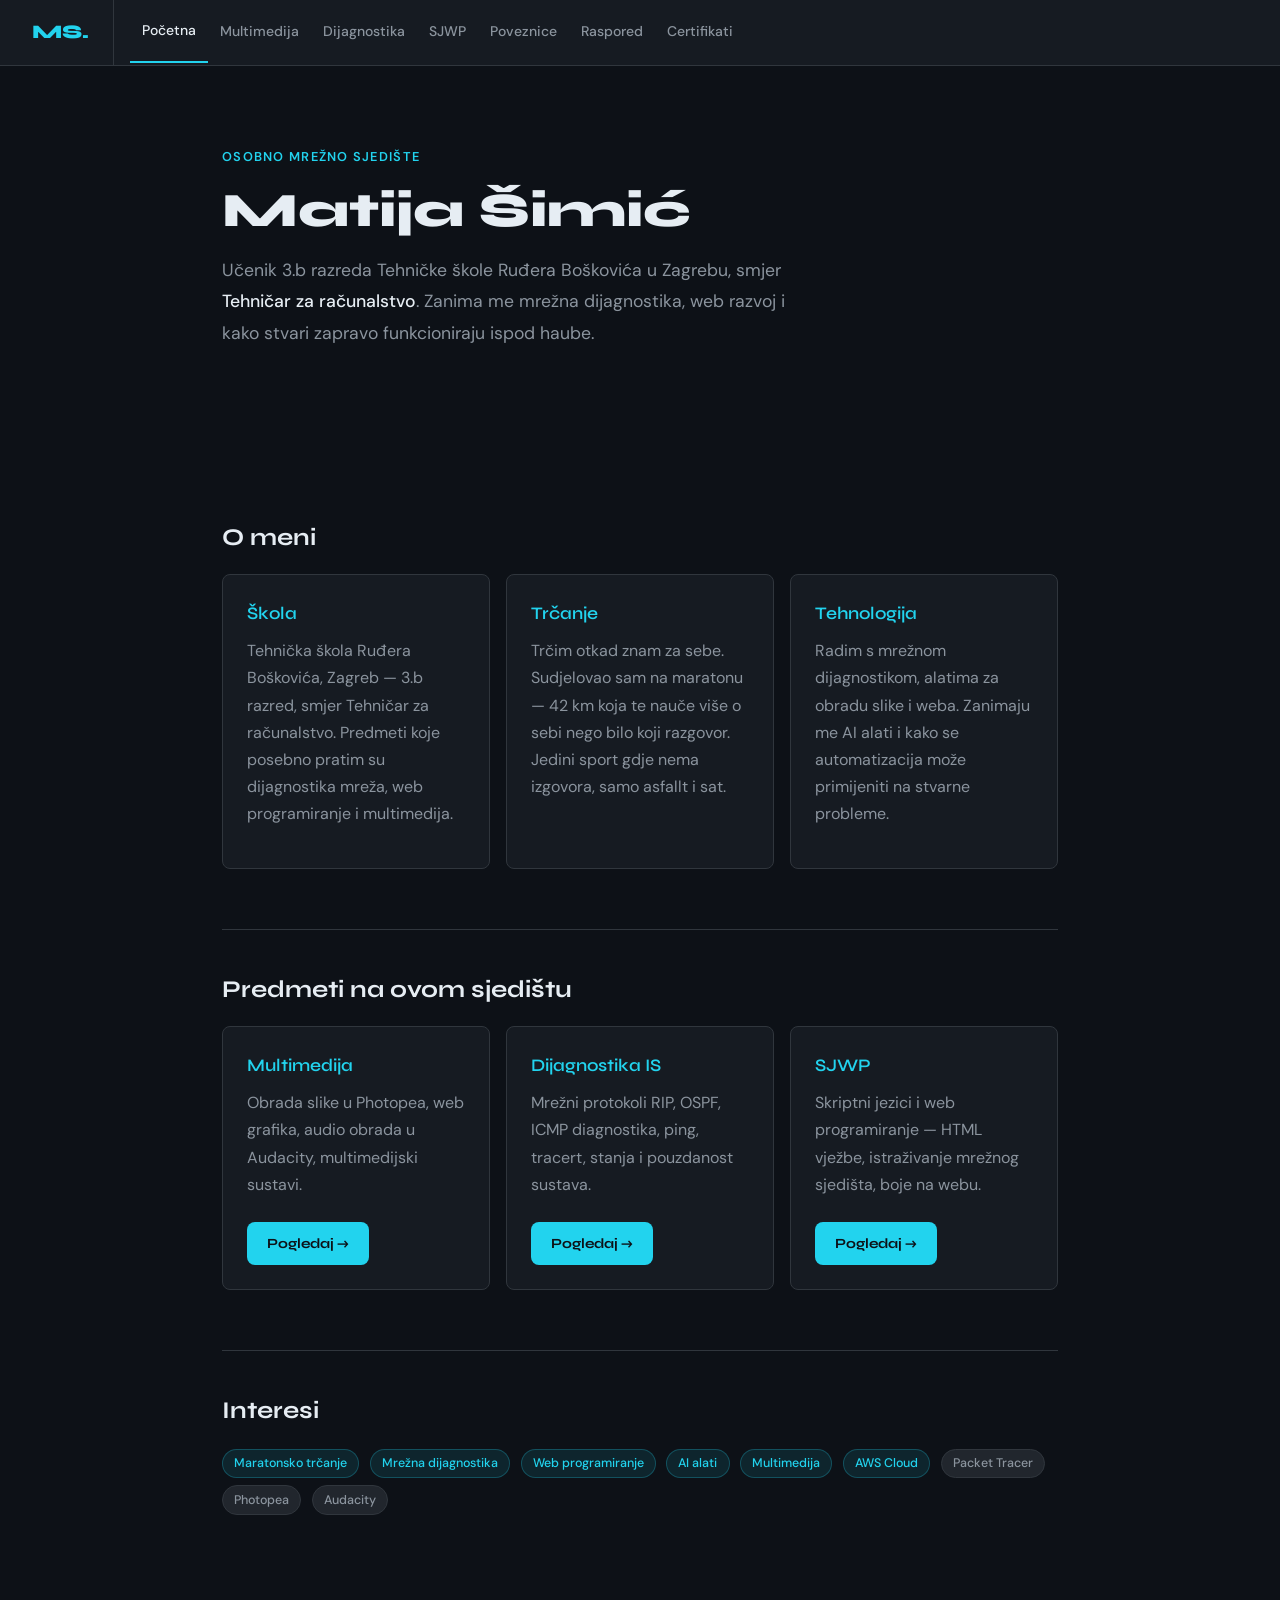
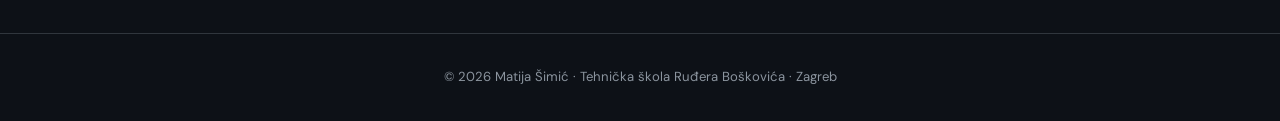
==== index.html @ ddc9486a "Add files via upload" ====
<!DOCTYPE html>
<html lang="hr">
<head>
  <meta charset="UTF-8">
  <meta name="viewport" content="width=device-width, initial-scale=1.0">
  <title>Matija Šimić – Mrežno sjedište</title>
  <link rel="stylesheet" href="assets/style.css">
</head>
<body>

<nav>
  <a href="index.html" class="nav-logo">MS.</a>
  <a href="index.html" class="active">Početna</a>
  <a href="multimedija.html">Multimedija</a>
  <a href="dijagnostika.html">Dijagnostika</a>
  <a href="sjwp.html">SJWP</a>
  <a href="poveznice.html">Poveznice</a>
  <a href="raspored.html">Raspored</a>
  <a href="certifikati.html">Certifikati</a>
</nav>

<div class="hero">
  <div class="hero-label">Osobno mrežno sjedište</div>
  <h1>Matija Šimić</h1>
  <p>
    Učenik 3.b razreda Tehničke škole Ruđera Boškovića u Zagrebu,
    smjer <strong>Tehničar za računalstvo</strong>. Zanima me mrežna
    dijagnostika, web razvoj i kako stvari zapravo funkcioniraju ispod haube.
  </p>
</div>

<div class="container">

  <h2>O meni</h2>

  <div class="card-grid">
    <div class="card">
      <h3>Škola</h3>
      <p>
        Tehnička škola Ruđera Boškovića, Zagreb — 3.b razred,
        smjer Tehničar za računalstvo. Predmeti koje posebno pratim su
        dijagnostika mreža, web programiranje i multimedija.
      </p>
    </div>
    <div class="card">
      <h3>Trčanje</h3>
      <p>
        Trčim otkad znam za sebe. Sudjelovao sam na maratonu — 42 km
        koja te nauče više o sebi nego bilo koji razgovor. Jedini sport
        gdje nema izgovora, samo asfallt i sat.
      </p>
    </div>
    <div class="card">
      <h3>Tehnologija</h3>
      <p>
        Radim s mrežnom dijagnostikom, alatima za obradu slike i weba.
        Zanimaju me AI alati i kako se automatizacija može primijeniti
        na stvarne probleme.
      </p>
    </div>
  </div>

  <hr class="section-line">

  <h2>Predmeti na ovom sjedištu</h2>
  <div class="card-grid">
    <div class="card">
      <h3>Multimedija</h3>
      <p>Obrada slike u Photopea, web grafika, audio obrada u Audacity, multimedijski sustavi.</p>
      <a href="multimedija.html" class="btn" style="margin-top:0.5rem;">Pogledaj →</a>
    </div>
    <div class="card">
      <h3>Dijagnostika IS</h3>
      <p>Mrežni protokoli RIP, OSPF, ICMP diagnostika, ping, tracert, stanja i pouzdanost sustava.</p>
      <a href="dijagnostika.html" class="btn" style="margin-top:0.5rem;">Pogledaj →</a>
    </div>
    <div class="card">
      <h3>SJWP</h3>
      <p>Skriptni jezici i web programiranje — HTML vježbe, istraživanje mrežnog sjedišta, boje na webu.</p>
      <a href="sjwp.html" class="btn" style="margin-top:0.5rem;">Pogledaj →</a>
    </div>
  </div>

  <hr class="section-line">

  <h2>Interesi</h2>
  <span class="tag">Maratonsko trčanje</span>
  <span class="tag">Mrežna dijagnostika</span>
  <span class="tag">Web programiranje</span>
  <span class="tag">AI alati</span>
  <span class="tag">Multimedija</span>
  <span class="tag">AWS Cloud</span>
  <span class="tag tag-gray">Packet Tracer</span>
  <span class="tag tag-gray">Photopea</span>
  <span class="tag tag-gray">Audacity</span>

</div>

<footer>
  © 2026 Matija Šimić · Tehnička škola Ruđera Boškovića · Zagreb
</footer>

</body>
</html>
---- assets/style.css ----
@import url('https://fonts.googleapis.com/css2?family=Syne:wght@400;600;700;800&family=DM+Sans:ital,wght@0,300;0,400;0,500;1,300&display=swap');

:root {
  --bg: #0d1117;
  --bg2: #161b22;
  --bg3: #21262d;
  --accent: #22d3ee;
  --accent2: #0891b2;
  --text: #e6edf3;
  --muted: #8b949e;
  --border: #30363d;
  --radius: 8px;
}

* { box-sizing: border-box; margin: 0; padding: 0; }

body {
  background: var(--bg);
  color: var(--text);
  font-family: 'DM Sans', sans-serif;
  font-size: 16px;
  line-height: 1.7;
  min-height: 100vh;
}

/* NAV */
nav {
  background: var(--bg2);
  border-bottom: 1px solid var(--border);
  padding: 0 2rem;
  position: sticky;
  top: 0;
  z-index: 100;
  display: flex;
  align-items: center;
  gap: 0;
  flex-wrap: wrap;
}

.nav-logo {
  font-family: 'Syne', sans-serif;
  font-weight: 800;
  font-size: 1.2rem;
  color: var(--accent);
  padding: 1rem 1.5rem 1rem 0;
  border-right: 1px solid var(--border);
  margin-right: 1rem;
  text-decoration: none;
  white-space: nowrap;
}

nav a {
  color: var(--muted);
  text-decoration: none;
  font-size: 0.875rem;
  font-weight: 500;
  padding: 1.1rem 0.75rem;
  transition: color 0.2s;
  white-space: nowrap;
}

nav a:hover, nav a.active { color: var(--text); }
nav a.active { border-bottom: 2px solid var(--accent); }

/* LAYOUT */
.container {
  max-width: 900px;
  margin: 0 auto;
  padding: 3rem 2rem;
}

.container-wide {
  max-width: 1100px;
  margin: 0 auto;
  padding: 3rem 2rem;
}

/* HEADINGS */
h1 {
  font-family: 'Syne', sans-serif;
  font-size: clamp(2rem, 5vw, 3rem);
  font-weight: 800;
  line-height: 1.15;
  color: var(--text);
  margin-bottom: 1rem;
}

h2 {
  font-family: 'Syne', sans-serif;
  font-size: 1.5rem;
  font-weight: 700;
  color: var(--text);
  margin: 2.5rem 0 1rem;
}

h3 {
  font-family: 'Syne', sans-serif;
  font-size: 1.1rem;
  font-weight: 600;
  color: var(--accent);
  margin-bottom: 0.5rem;
}

p { color: var(--muted); margin-bottom: 1rem; }
p strong { color: var(--text); font-weight: 500; }

/* TAG / BADGE */
.tag {
  display: inline-block;
  background: rgba(34,211,238,0.1);
  color: var(--accent);
  border: 1px solid rgba(34,211,238,0.25);
  padding: 0.2rem 0.7rem;
  border-radius: 100px;
  font-size: 0.78rem;
  font-weight: 500;
  margin-right: 0.4rem;
  margin-bottom: 0.4rem;
}

.tag-gray {
  background: var(--bg3);
  color: var(--muted);
  border: 1px solid var(--border);
}

/* CARDS */
.card {
  background: var(--bg2);
  border: 1px solid var(--border);
  border-radius: var(--radius);
  padding: 1.5rem;
  margin-bottom: 1.25rem;
  transition: border-color 0.2s;
}

.card:hover { border-color: var(--accent2); }

.card-grid {
  display: grid;
  grid-template-columns: repeat(auto-fill, minmax(260px, 1fr));
  gap: 1rem;
  margin-bottom: 2rem;
}

/* HERO */
.hero {
  padding: 5rem 2rem 4rem;
  max-width: 900px;
  margin: 0 auto;
}

.hero-label {
  font-size: 0.8rem;
  font-weight: 600;
  letter-spacing: 0.1em;
  text-transform: uppercase;
  color: var(--accent);
  margin-bottom: 1rem;
}

.hero p {
  font-size: 1.1rem;
  max-width: 580px;
  line-height: 1.8;
}

/* SECTION DIVIDER */
.section-line {
  border: none;
  border-top: 1px solid var(--border);
  margin: 2.5rem 0;
}

/* TABLE */
table {
  width: 100%;
  border-collapse: collapse;
  margin: 1.5rem 0;
  font-size: 0.9rem;
}

th {
  background: var(--bg3);
  color: var(--text);
  font-family: 'Syne', sans-serif;
  font-weight: 600;
  text-align: left;
  padding: 0.75rem 1rem;
  border-bottom: 2px solid var(--accent2);
}

td {
  padding: 0.7rem 1rem;
  border-bottom: 1px solid var(--border);
  color: var(--muted);
}

tr:hover td { background: var(--bg2); color: var(--text); }

/* LIST */
ul.styled, ol.styled {
  padding-left: 1.5rem;
  color: var(--muted);
  margin-bottom: 1rem;
}

ul.styled li, ol.styled li { margin-bottom: 0.4rem; }

/* CODE BLOCK */
pre {
  background: var(--bg3);
  border: 1px solid var(--border);
  border-radius: var(--radius);
  padding: 1.25rem;
  overflow-x: auto;
  font-family: 'Courier New', monospace;
  font-size: 0.85rem;
  color: #79c0ff;
  margin: 1rem 0;
  line-height: 1.6;
}

code {
  background: var(--bg3);
  border-radius: 4px;
  padding: 0.1rem 0.4rem;
  font-size: 0.85rem;
  color: #79c0ff;
  font-family: 'Courier New', monospace;
}

/* LINK */
a.link {
  color: var(--accent);
  text-decoration: none;
  border-bottom: 1px solid transparent;
  transition: border-color 0.2s;
}
a.link:hover { border-color: var(--accent); }

/* BUTTON */
.btn {
  display: inline-block;
  background: var(--accent);
  color: var(--bg);
  font-family: 'Syne', sans-serif;
  font-weight: 700;
  font-size: 0.875rem;
  padding: 0.6rem 1.25rem;
  border-radius: var(--radius);
  text-decoration: none;
  transition: opacity 0.2s;
}
.btn:hover { opacity: 0.85; }

/* FORM */
.form-group { margin-bottom: 1.25rem; }
label {
  display: block;
  font-size: 0.875rem;
  font-weight: 500;
  color: var(--text);
  margin-bottom: 0.4rem;
}
input, textarea, select {
  width: 100%;
  background: var(--bg3);
  border: 1px solid var(--border);
  border-radius: var(--radius);
  color: var(--text);
  padding: 0.65rem 0.9rem;
  font-family: 'DM Sans', sans-serif;
  font-size: 0.9rem;
  outline: none;
  transition: border-color 0.2s;
}
input:focus, textarea:focus, select:focus { border-color: var(--accent); }
textarea { resize: vertical; min-height: 100px; }
button[type=submit] {
  background: var(--accent);
  color: var(--bg);
  border: none;
  border-radius: var(--radius);
  font-family: 'Syne', sans-serif;
  font-weight: 700;
  font-size: 0.9rem;
  padding: 0.7rem 1.5rem;
  cursor: pointer;
  transition: opacity 0.2s;
}
button[type=submit]:hover { opacity: 0.85; }

/* FOOTER */
footer {
  border-top: 1px solid var(--border);
  padding: 2rem;
  text-align: center;
  font-size: 0.82rem;
  color: var(--muted);
  margin-top: 4rem;
}

/* INFO BOX */
.info-box {
  background: rgba(34,211,238,0.06);
  border: 1px solid rgba(34,211,238,0.2);
  border-radius: var(--radius);
  padding: 1.25rem 1.5rem;
  margin: 1.5rem 0;
}
.info-box p { color: var(--text); margin: 0; font-size: 0.9rem; }

/* RESPONSIVE */
@media (max-width: 600px) {
  nav { padding: 0 1rem; }
  .container, .container-wide, .hero { padding: 2rem 1rem; }
  h1 { font-size: 1.75rem; }
}
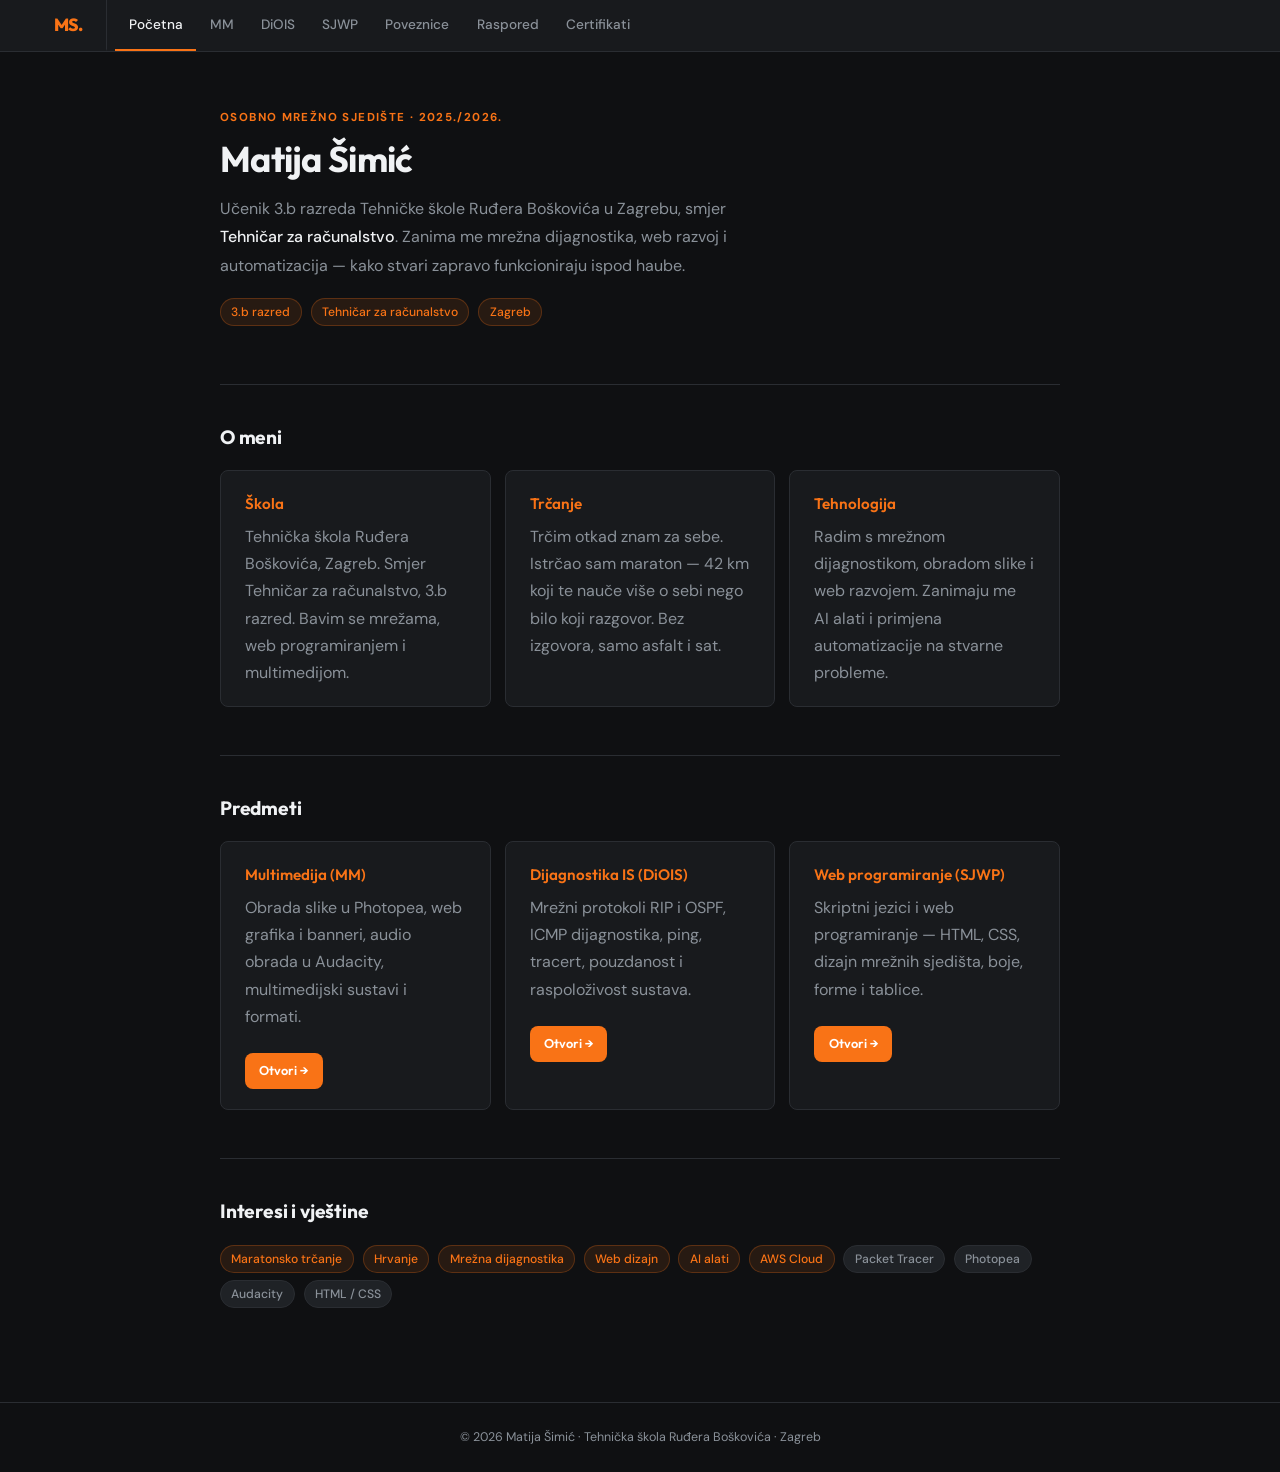
==== commit 76fe44b3: "Add files via upload" ====
--- a/index.html
+++ b/index.html
@@ -3,7 +3,7 @@
 <head>
   <meta charset="UTF-8">
   <meta name="viewport" content="width=device-width, initial-scale=1.0">
-  <title>Matija Šimić – Mrežno sjedište</title>
+  <title>Matija Šimić – Osobno mrežno sjedište</title>
   <link rel="stylesheet" href="assets/style.css">
 </head>
 <body>
@@ -11,8 +11,8 @@
 <nav>
   <a href="index.html" class="nav-logo">MS.</a>
   <a href="index.html" class="active">Početna</a>
-  <a href="multimedija.html">Multimedija</a>
-  <a href="dijagnostika.html">Dijagnostika</a>
+  <a href="multimedija.html">MM</a>
+  <a href="dijagnostika.html">DiOIS</a>
   <a href="sjwp.html">SJWP</a>
   <a href="poveznice.html">Poveznice</a>
   <a href="raspored.html">Raspored</a>
@@ -20,85 +20,85 @@
 </nav>
 
 <div class="hero">
-  <div class="hero-label">Osobno mrežno sjedište</div>
+  <div class="hero-label">Osobno mrežno sjedište · 2025./2026.</div>
   <h1>Matija Šimić</h1>
-  <p>
+  <p style="font-size:1rem; max-width:560px; line-height:1.8;">
     Učenik 3.b razreda Tehničke škole Ruđera Boškovića u Zagrebu,
-    smjer <strong>Tehničar za računalstvo</strong>. Zanima me mrežna
-    dijagnostika, web razvoj i kako stvari zapravo funkcioniraju ispod haube.
+    smjer <strong>Tehničar za računalstvo</strong>. Zanima me mrežna dijagnostika,
+    web razvoj i automatizacija — kako stvari zapravo funkcioniraju ispod haube.
   </p>
+  <div style="margin-top:1rem;">
+    <span class="tag">3.b razred</span>
+    <span class="tag">Tehničar za računalstvo</span>
+    <span class="tag">Zagreb</span>
+  </div>
 </div>
 
-<div class="container">
+<div class="container" style="padding-top:0;">
+
+  <hr>
 
   <h2>O meni</h2>
-
   <div class="card-grid">
     <div class="card">
       <h3>Škola</h3>
-      <p>
-        Tehnička škola Ruđera Boškovića, Zagreb — 3.b razred,
-        smjer Tehničar za računalstvo. Predmeti koje posebno pratim su
-        dijagnostika mreža, web programiranje i multimedija.
-      </p>
+      <p>Tehnička škola Ruđera Boškovića, Zagreb. Smjer Tehničar za računalstvo,
+      3.b razred. Bavim se mrežama, web programiranjem i multimedijom.</p>
     </div>
     <div class="card">
       <h3>Trčanje</h3>
-      <p>
-        Trčim otkad znam za sebe. Sudjelovao sam na maratonu — 42 km
-        koja te nauče više o sebi nego bilo koji razgovor. Jedini sport
-        gdje nema izgovora, samo asfallt i sat.
-      </p>
+      <p>Trčim otkad znam za sebe. Istrčao sam maraton — 42 km koji te nauče
+      više o sebi nego bilo koji razgovor. Bez izgovora, samo asfalt i sat.</p>
     </div>
     <div class="card">
       <h3>Tehnologija</h3>
-      <p>
-        Radim s mrežnom dijagnostikom, alatima za obradu slike i weba.
-        Zanimaju me AI alati i kako se automatizacija može primijeniti
-        na stvarne probleme.
-      </p>
+      <p>Radim s mrežnom dijagnostikom, obradom slike i web razvojem.
+      Zanimaju me AI alati i primjena automatizacije na stvarne probleme.</p>
     </div>
   </div>
 
-  <hr class="section-line">
+  <hr>
 
-  <h2>Predmeti na ovom sjedištu</h2>
+  <h2>Predmeti</h2>
   <div class="card-grid">
     <div class="card">
-      <h3>Multimedija</h3>
-      <p>Obrada slike u Photopea, web grafika, audio obrada u Audacity, multimedijski sustavi.</p>
-      <a href="multimedija.html" class="btn" style="margin-top:0.5rem;">Pogledaj →</a>
+      <h3>Multimedija (MM)</h3>
+      <p>Obrada slike u Photopea, web grafika i banneri, audio obrada u Audacity,
+      multimedijski sustavi i formati.</p>
+      <a href="multimedija.html" class="btn btn-primary" style="margin-top:0.75rem; display:inline-flex;">Otvori →</a>
     </div>
     <div class="card">
-      <h3>Dijagnostika IS</h3>
-      <p>Mrežni protokoli RIP, OSPF, ICMP diagnostika, ping, tracert, stanja i pouzdanost sustava.</p>
-      <a href="dijagnostika.html" class="btn" style="margin-top:0.5rem;">Pogledaj →</a>
+      <h3>Dijagnostika IS (DiOIS)</h3>
+      <p>Mrežni protokoli RIP i OSPF, ICMP dijagnostika, ping, tracert,
+      pouzdanost i raspoloživost sustava.</p>
+      <a href="dijagnostika.html" class="btn btn-primary" style="margin-top:0.75rem; display:inline-flex;">Otvori →</a>
     </div>
     <div class="card">
-      <h3>SJWP</h3>
-      <p>Skriptni jezici i web programiranje — HTML vježbe, istraživanje mrežnog sjedišta, boje na webu.</p>
-      <a href="sjwp.html" class="btn" style="margin-top:0.5rem;">Pogledaj →</a>
+      <h3>Web programiranje (SJWP)</h3>
+      <p>Skriptni jezici i web programiranje — HTML, CSS, dizajn mrežnih
+      sjedišta, boje, forme i tablice.</p>
+      <a href="sjwp.html" class="btn btn-primary" style="margin-top:0.75rem; display:inline-flex;">Otvori →</a>
     </div>
   </div>
 
-  <hr class="section-line">
+  <hr>
 
-  <h2>Interesi</h2>
-  <span class="tag">Maratonsko trčanje</span>
-  <span class="tag">Mrežna dijagnostika</span>
-  <span class="tag">Web programiranje</span>
-  <span class="tag">AI alati</span>
-  <span class="tag">Multimedija</span>
-  <span class="tag">AWS Cloud</span>
-  <span class="tag tag-gray">Packet Tracer</span>
-  <span class="tag tag-gray">Photopea</span>
-  <span class="tag tag-gray">Audacity</span>
+  <h2>Interesi i vještine</h2>
+  <div style="margin-top:0.25rem;">
+    <span class="tag">Maratonsko trčanje</span>
+    <span class="tag">Hrvanje</span>
+    <span class="tag">Mrežna dijagnostika</span>
+    <span class="tag">Web dizajn</span>
+    <span class="tag">AI alati</span>
+    <span class="tag">AWS Cloud</span>
+    <span class="tag tag-gray">Packet Tracer</span>
+    <span class="tag tag-gray">Photopea</span>
+    <span class="tag tag-gray">Audacity</span>
+    <span class="tag tag-gray">HTML / CSS</span>
+  </div>
 
 </div>
 
-<footer>
-  © 2026 Matija Šimić · Tehnička škola Ruđera Boškovića · Zagreb
-</footer>
-
+<footer>© 2026 Matija Šimić · Tehnička škola Ruđera Boškovića · Zagreb</footer>
 </body>
 </html>
--- a/assets/style.css
+++ b/assets/style.css
@@ -1,15 +1,15 @@
-@import url('https://fonts.googleapis.com/css2?family=Syne:wght@400;600;700;800&family=DM+Sans:ital,wght@0,300;0,400;0,500;1,300&display=swap');
+@import url('https://fonts.googleapis.com/css2?family=Outfit:wght@400;500;600;700;800&family=DM+Sans:ital,opsz,wght@0,9..40,300;0,9..40,400;0,9..40,500;1,9..40,300&display=swap');
 
 :root {
-  --bg: #0d1117;
-  --bg2: #161b22;
-  --bg3: #21262d;
-  --accent: #22d3ee;
-  --accent2: #0891b2;
-  --text: #e6edf3;
-  --muted: #8b949e;
-  --border: #30363d;
-  --radius: 8px;
+  --bg:      #0f1012;
+  --bg2:     #181a1d;
+  --bg3:     #1f2226;
+  --accent:  #f97316;
+  --accent2: #ea580c;
+  --text:    #f0f2f4;
+  --muted:   #8a9199;
+  --border:  #2a2d32;
+  --radius:  8px;
 }
 
 * { box-sizing: border-box; margin: 0; padding: 0; }
@@ -27,95 +27,110 @@
 nav {
   background: var(--bg2);
   border-bottom: 1px solid var(--border);
-  padding: 0 2rem;
+  padding: 0 2.5rem;
   position: sticky;
   top: 0;
   z-index: 100;
   display: flex;
+  align-items: stretch;
+  height: 52px;
+}
+
+.nav-logo {
+  font-family: 'Outfit', sans-serif;
+  font-weight: 800;
+  font-size: 1.1rem;
+  color: var(--accent);
+  padding-right: 1.5rem;
+  display: flex;
   align-items: center;
-  gap: 0;
-  flex-wrap: wrap;
-}
-
-.nav-logo {
-  font-family: 'Syne', sans-serif;
-  font-weight: 800;
-  font-size: 1.2rem;
-  color: var(--accent);
-  padding: 1rem 1.5rem 1rem 0;
   border-right: 1px solid var(--border);
-  margin-right: 1rem;
+  margin-right: 0.5rem;
   text-decoration: none;
+  letter-spacing: -0.03em;
+}
+
+nav a {
+  color: var(--muted);
+  text-decoration: none;
+  font-size: 0.85rem;
+  font-weight: 500;
+  padding: 0 0.85rem;
+  display: flex;
+  align-items: center;
+  border-bottom: 2px solid transparent;
+  transition: color 0.15s;
   white-space: nowrap;
 }
 
-nav a {
-  color: var(--muted);
-  text-decoration: none;
-  font-size: 0.875rem;
-  font-weight: 500;
-  padding: 1.1rem 0.75rem;
-  transition: color 0.2s;
-  white-space: nowrap;
-}
-
-nav a:hover, nav a.active { color: var(--text); }
-nav a.active { border-bottom: 2px solid var(--accent); }
+nav a:hover { color: var(--text); }
+nav a.active { color: var(--text); border-bottom-color: var(--accent); }
 
 /* LAYOUT */
 .container {
-  max-width: 900px;
+  max-width: 920px;
   margin: 0 auto;
-  padding: 3rem 2rem;
-}
-
-.container-wide {
-  max-width: 1100px;
+  padding: 2.5rem 2.5rem;
+}
+
+/* HERO */
+.hero {
+  max-width: 920px;
   margin: 0 auto;
-  padding: 3rem 2rem;
-}
-
-/* HEADINGS */
+  padding: 3.5rem 2.5rem 1rem;
+}
+
+.hero-label {
+  font-size: 0.72rem;
+  font-weight: 700;
+  letter-spacing: 0.12em;
+  text-transform: uppercase;
+  color: var(--accent);
+  margin-bottom: 0.6rem;
+}
+
 h1 {
-  font-family: 'Syne', sans-serif;
-  font-size: clamp(2rem, 5vw, 3rem);
-  font-weight: 800;
-  line-height: 1.15;
-  color: var(--text);
-  margin-bottom: 1rem;
+  font-family: 'Outfit', sans-serif;
+  font-size: clamp(1.75rem, 2.8vw, 2.4rem);
+  font-weight: 700;
+  line-height: 1.2;
+  color: var(--text);
+  letter-spacing: -0.02em;
+  margin-bottom: 0.9rem;
 }
 
 h2 {
-  font-family: 'Syne', sans-serif;
-  font-size: 1.5rem;
+  font-family: 'Outfit', sans-serif;
+  font-size: 1.2rem;
   font-weight: 700;
   color: var(--text);
-  margin: 2.5rem 0 1rem;
+  letter-spacing: -0.01em;
+  margin: 2.25rem 0 1rem;
 }
 
 h3 {
-  font-family: 'Syne', sans-serif;
-  font-size: 1.1rem;
+  font-family: 'Outfit', sans-serif;
+  font-size: 0.95rem;
   font-weight: 600;
   color: var(--accent);
-  margin-bottom: 0.5rem;
-}
-
-p { color: var(--muted); margin-bottom: 1rem; }
+  margin-bottom: 0.4rem;
+}
+
+p { color: var(--muted); margin-bottom: 0.7rem; }
+p:last-child { margin-bottom: 0; }
 p strong { color: var(--text); font-weight: 500; }
 
-/* TAG / BADGE */
+/* TAGS */
 .tag {
   display: inline-block;
-  background: rgba(34,211,238,0.1);
+  background: rgba(249,115,22,0.1);
   color: var(--accent);
-  border: 1px solid rgba(34,211,238,0.25);
-  padding: 0.2rem 0.7rem;
+  border: 1px solid rgba(249,115,22,0.25);
+  padding: 0.18rem 0.65rem;
   border-radius: 100px;
-  font-size: 0.78rem;
+  font-size: 0.76rem;
   font-weight: 500;
-  margin-right: 0.4rem;
-  margin-bottom: 0.4rem;
+  margin: 0 0.3rem 0.35rem 0;
 }
 
 .tag-gray {
@@ -129,191 +144,230 @@
   background: var(--bg2);
   border: 1px solid var(--border);
   border-radius: var(--radius);
-  padding: 1.5rem;
-  margin-bottom: 1.25rem;
-  transition: border-color 0.2s;
-}
-
-.card:hover { border-color: var(--accent2); }
+  padding: 1.25rem 1.5rem;
+  margin-bottom: 0.75rem;
+  transition: border-color 0.15s;
+}
+.card:hover { border-color: rgba(249,115,22,0.3); }
 
 .card-grid {
   display: grid;
-  grid-template-columns: repeat(auto-fill, minmax(260px, 1fr));
-  gap: 1rem;
-  margin-bottom: 2rem;
-}
-
-/* HERO */
-.hero {
-  padding: 5rem 2rem 4rem;
-  max-width: 900px;
-  margin: 0 auto;
-}
-
-.hero-label {
+  grid-template-columns: repeat(3, 1fr);
+  gap: 0.875rem;
+  margin-bottom: 0.5rem;
+}
+
+/* PPTX CARD */
+.pptx-card {
+  background: var(--bg2);
+  border: 1px solid var(--border);
+  border-radius: var(--radius);
+  padding: 1.1rem 1.4rem;
+  margin-bottom: 0.75rem;
+  display: flex;
+  justify-content: space-between;
+  align-items: center;
+  gap: 1.5rem;
+  transition: border-color 0.15s;
+}
+.pptx-card:hover { border-color: rgba(249,115,22,0.3); }
+.pptx-info { flex: 1; min-width: 0; }
+.pptx-info h3 { font-size: 0.9rem; margin-bottom: 0.2rem; }
+.pptx-info p  { font-size: 0.82rem; }
+.pptx-btns { display: flex; gap: 0.45rem; flex-shrink: 0; }
+
+/* BUTTONS */
+.btn {
+  display: inline-flex;
+  align-items: center;
+  gap: 0.3rem;
+  font-family: 'Outfit', sans-serif;
+  font-weight: 600;
   font-size: 0.8rem;
-  font-weight: 600;
-  letter-spacing: 0.1em;
-  text-transform: uppercase;
-  color: var(--accent);
-  margin-bottom: 1rem;
-}
-
-.hero p {
-  font-size: 1.1rem;
-  max-width: 580px;
-  line-height: 1.8;
-}
-
-/* SECTION DIVIDER */
-.section-line {
-  border: none;
-  border-top: 1px solid var(--border);
-  margin: 2.5rem 0;
-}
+  padding: 0.45rem 0.9rem;
+  border-radius: var(--radius);
+  text-decoration: none;
+  transition: opacity 0.15s;
+  white-space: nowrap;
+}
+.btn-primary  { background: var(--accent);  color: #fff; }
+.btn-secondary { background: var(--bg3); color: var(--text); border: 1px solid var(--border); }
+.btn:hover { opacity: 0.8; }
+
+/* DIVIDER */
+hr { border: none; border-top: 1px solid var(--border); margin: 2.25rem 0; }
 
 /* TABLE */
-table {
-  width: 100%;
-  border-collapse: collapse;
-  margin: 1.5rem 0;
-  font-size: 0.9rem;
-}
+.table-wrap { overflow-x: auto; margin: 1rem 0; }
+
+table { width: 100%; border-collapse: collapse; font-size: 0.85rem; }
 
 th {
   background: var(--bg3);
   color: var(--text);
-  font-family: 'Syne', sans-serif;
+  font-family: 'Outfit', sans-serif;
   font-weight: 600;
   text-align: left;
-  padding: 0.75rem 1rem;
+  padding: 0.65rem 0.9rem;
   border-bottom: 2px solid var(--accent2);
+  white-space: nowrap;
 }
 
 td {
-  padding: 0.7rem 1rem;
+  padding: 0.6rem 0.9rem;
   border-bottom: 1px solid var(--border);
   color: var(--muted);
 }
 
-tr:hover td { background: var(--bg2); color: var(--text); }
-
-/* LIST */
+tr:hover td { background: rgba(255,255,255,0.02); color: var(--text); }
+
+/* LISTS */
 ul.styled, ol.styled {
-  padding-left: 1.5rem;
-  color: var(--muted);
-  margin-bottom: 1rem;
-}
-
-ul.styled li, ol.styled li { margin-bottom: 0.4rem; }
-
-/* CODE BLOCK */
+  padding-left: 1.4rem;
+  color: var(--muted);
+  margin-bottom: 0.75rem;
+}
+ul.styled li, ol.styled li { margin-bottom: 0.3rem; }
+
+/* CODE */
 pre {
   background: var(--bg3);
   border: 1px solid var(--border);
   border-radius: var(--radius);
-  padding: 1.25rem;
+  padding: 1.1rem;
   overflow-x: auto;
   font-family: 'Courier New', monospace;
-  font-size: 0.85rem;
-  color: #79c0ff;
-  margin: 1rem 0;
+  font-size: 0.8rem;
+  color: #fbbf24;
+  margin: 0.75rem 0;
   line-height: 1.6;
 }
 
 code {
   background: var(--bg3);
   border-radius: 4px;
-  padding: 0.1rem 0.4rem;
-  font-size: 0.85rem;
-  color: #79c0ff;
+  padding: 0.1rem 0.35rem;
+  font-size: 0.8rem;
+  color: #fbbf24;
   font-family: 'Courier New', monospace;
 }
 
-/* LINK */
-a.link {
-  color: var(--accent);
-  text-decoration: none;
-  border-bottom: 1px solid transparent;
-  transition: border-color 0.2s;
-}
-a.link:hover { border-color: var(--accent); }
-
-/* BUTTON */
-.btn {
-  display: inline-block;
-  background: var(--accent);
-  color: var(--bg);
-  font-family: 'Syne', sans-serif;
-  font-weight: 700;
-  font-size: 0.875rem;
-  padding: 0.6rem 1.25rem;
-  border-radius: var(--radius);
-  text-decoration: none;
-  transition: opacity 0.2s;
-}
-.btn:hover { opacity: 0.85; }
-
-/* FORM */
-.form-group { margin-bottom: 1.25rem; }
-label {
-  display: block;
-  font-size: 0.875rem;
-  font-weight: 500;
-  color: var(--text);
-  margin-bottom: 0.4rem;
-}
+/* INFO BOX */
+.info-box {
+  background: rgba(249,115,22,0.07);
+  border: 1px solid rgba(249,115,22,0.2);
+  border-radius: var(--radius);
+  padding: 0.9rem 1.2rem;
+  margin: 1.25rem 0;
+}
+.info-box p { color: var(--text); margin: 0; font-size: 0.85rem; }
+
+/* FORMS */
+.form-group { margin-bottom: 1rem; }
+label { display: block; font-size: 0.85rem; font-weight: 500; color: var(--text); margin-bottom: 0.3rem; }
 input, textarea, select {
   width: 100%;
   background: var(--bg3);
   border: 1px solid var(--border);
   border-radius: var(--radius);
   color: var(--text);
-  padding: 0.65rem 0.9rem;
+  padding: 0.55rem 0.85rem;
   font-family: 'DM Sans', sans-serif;
-  font-size: 0.9rem;
+  font-size: 0.875rem;
   outline: none;
-  transition: border-color 0.2s;
+  transition: border-color 0.15s;
 }
 input:focus, textarea:focus, select:focus { border-color: var(--accent); }
-textarea { resize: vertical; min-height: 100px; }
+textarea { resize: vertical; min-height: 85px; }
 button[type=submit] {
-  background: var(--accent);
-  color: var(--bg);
-  border: none;
-  border-radius: var(--radius);
-  font-family: 'Syne', sans-serif;
-  font-weight: 700;
-  font-size: 0.9rem;
-  padding: 0.7rem 1.5rem;
-  cursor: pointer;
-  transition: opacity 0.2s;
+  background: var(--accent); color: #fff; border: none;
+  border-radius: var(--radius);
+  font-family: 'Outfit', sans-serif; font-weight: 600; font-size: 0.875rem;
+  padding: 0.6rem 1.4rem; cursor: pointer; transition: opacity 0.15s;
 }
 button[type=submit]:hover { opacity: 0.85; }
+
+/* RASPORED ZVONA TABLE */
+.zvona th { background: var(--accent); color: #fff; border-bottom: none; text-align: center; }
+.zvona td { text-align: center; }
+.zvona td:first-child { font-weight: 600; color: var(--text); }
+.zvona .odmor-row td { background: var(--bg3); color: var(--muted); font-size: 0.78rem; font-style: italic; }
+.zvona .big-odmor td { background: rgba(249,115,22,0.1); color: var(--accent); font-weight: 600; }
+.zvona .stanka td { background: var(--accent); color: #fff; font-weight: 700; }
+
+/* TIMETABLE CELLS */
+.tt { border-radius: 4px; padding: 0.25rem 0.45rem; font-size: 0.76rem; font-weight: 600; white-space: nowrap; display: inline-block; background: var(--bg3); }
+.tt-sjwp { color: #f97316; }
+.tt-mm   { color: #a78bfa; }
+.tt-dois { color: #34d399; }
+.tt-mat  { color: #60a5fa; }
+.tt-hrv  { color: #f472b6; }
+.tt-eng  { color: #fbbf24; }
+.tt-fiz  { color: #67e8f9; }
+.tt-tzk  { color: #86efac; }
+.tt-x    { color: #64748b; }
+.tt-odmor-cell { font-size: 0.7rem; color: var(--accent); font-weight: 600; background: rgba(249,115,22,0.08); }
+
+/* CERT */
+.cert-badge {
+  width: 105px; height: 105px; border-radius: 10px;
+  display: flex; flex-direction: column; align-items: center; justify-content: center;
+  font-family: 'Outfit', sans-serif; font-size: 0.6rem; font-weight: 700;
+  text-align: center; flex-shrink: 0; padding: 0.6rem; gap: 0.2rem;
+}
+.cert-card {
+  background: var(--bg2); border: 1px solid var(--border); border-radius: var(--radius);
+  padding: 1.4rem; display: flex; gap: 1.4rem; align-items: flex-start; margin-bottom: 0.75rem;
+  transition: border-color 0.15s;
+}
+.cert-card:hover { border-color: rgba(249,115,22,0.3); }
+.cert-info { flex: 1; }
+.cert-info h3 { margin-bottom: 0.25rem; }
+.cert-info p { font-size: 0.85rem; }
+.cert-meta { font-size: 0.78rem; color: var(--muted) !important; margin-bottom: 0.5rem !important; }
+.skill-pills { display: flex; flex-wrap: wrap; gap: 0.3rem; margin-top: 0.5rem; }
+
+/* ACTIVITY GRID */
+.activity-grid { display: grid; grid-template-columns: repeat(3,1fr); gap: 0.875rem; }
+.activity-card {
+  background: var(--bg2); border: 1px solid var(--border); border-radius: var(--radius);
+  padding: 1.1rem; transition: border-color 0.15s;
+}
+.activity-card:hover { border-color: rgba(249,115,22,0.3); }
+.activity-icon { font-size: 1.5rem; margin-bottom: 0.4rem; }
+.activity-card h3 { font-size: 0.9rem; margin-bottom: 0.3rem; }
+.activity-card p  { font-size: 0.8rem; }
+
+/* LINK LIST */
+.link-item {
+  display: flex; align-items: flex-start; gap: 0.9rem;
+  padding: 0.85rem 0; border-bottom: 1px solid var(--border);
+}
+.link-item:last-child { border-bottom: none; }
+.link-icon { font-size: 1.1rem; flex-shrink: 0; margin-top: 0.1rem; }
+.link-item a { color: var(--accent); font-weight: 500; text-decoration: none; font-size: 0.875rem; }
+.link-item a:hover { text-decoration: underline; }
+.link-item p { margin: 0.1rem 0 0; font-size: 0.8rem; }
+
+/* COLOR SWATCHES */
+.color-demo { display: flex; gap: 0.5rem; flex-wrap: wrap; margin: 0.75rem 0; }
+.swatch { width: 65px; height: 65px; border-radius: 6px; display: flex; align-items: flex-end; padding: 3px; font-size: 0.6rem; font-weight: 600; color: white; text-shadow: 0 1px 2px rgba(0,0,0,0.7); border: 1px solid rgba(255,255,255,0.08); }
 
 /* FOOTER */
 footer {
   border-top: 1px solid var(--border);
-  padding: 2rem;
+  padding: 1.5rem 2.5rem;
   text-align: center;
-  font-size: 0.82rem;
-  color: var(--muted);
-  margin-top: 4rem;
-}
-
-/* INFO BOX */
-.info-box {
-  background: rgba(34,211,238,0.06);
-  border: 1px solid rgba(34,211,238,0.2);
-  border-radius: var(--radius);
-  padding: 1.25rem 1.5rem;
-  margin: 1.5rem 0;
-}
-.info-box p { color: var(--text); margin: 0; font-size: 0.9rem; }
-
-/* RESPONSIVE */
-@media (max-width: 600px) {
+  font-size: 0.78rem;
+  color: var(--muted);
+  margin-top: 3rem;
+}
+
+@media (max-width: 680px) {
   nav { padding: 0 1rem; }
-  .container, .container-wide, .hero { padding: 2rem 1rem; }
-  h1 { font-size: 1.75rem; }
-}
+  .container, .hero { padding: 1.75rem 1rem; }
+  .card-grid { grid-template-columns: 1fr; }
+  .activity-grid { grid-template-columns: 1fr; }
+  .pptx-card { flex-direction: column; align-items: flex-start; }
+  .cert-card { flex-direction: column; }
+}
